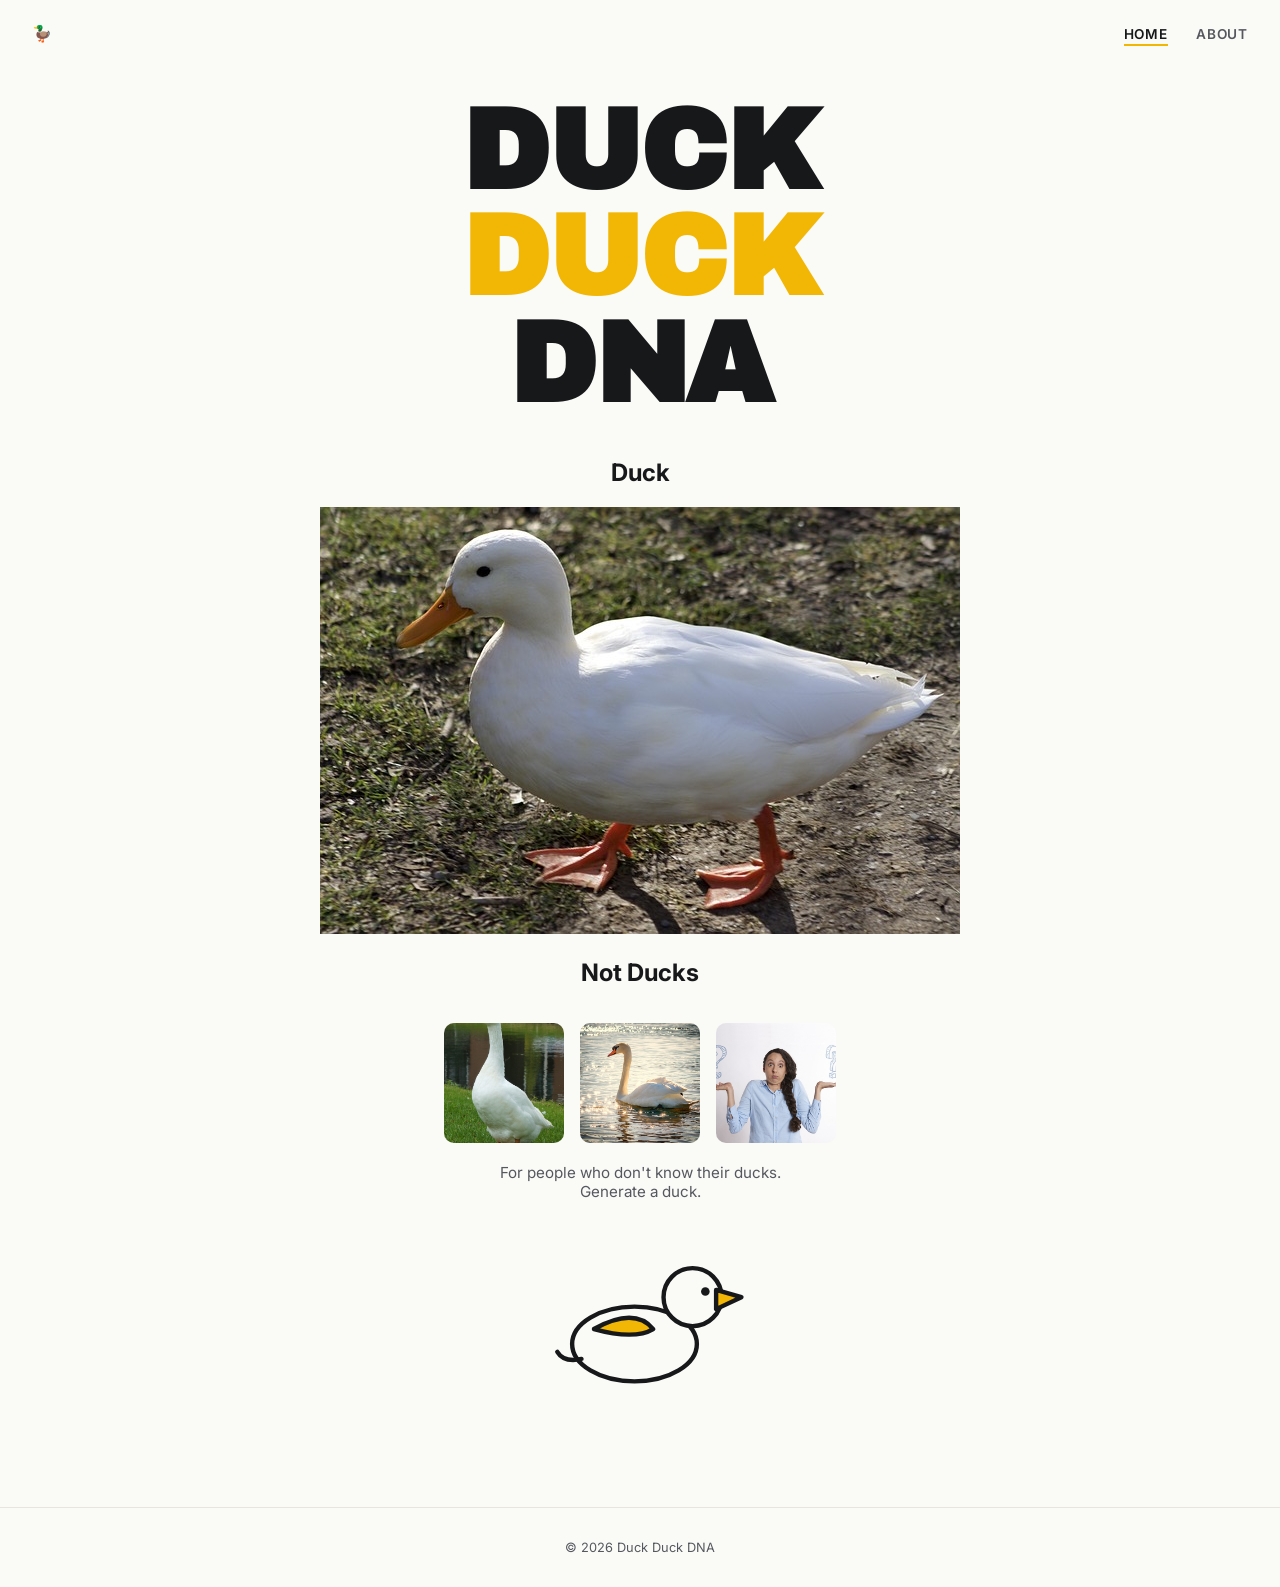
==== index.html @ 5f90cb68 "Update index.html" ====
<!DOCTYPE html>
<html lang="en">
<head>
<meta charset="UTF-8">
<meta name="viewport" content="width=device-width, initial-scale=1.0">
<title>Duck Duck DNA</title>
<link rel="preconnect" href="https://fonts.googleapis.com">
<link href="https://fonts.googleapis.com/css2?family=Archivo+Black&family=Inter:wght@400;600&display=swap" rel="stylesheet">
<link rel="stylesheet" href="css/style.css">
</head>
<body>

<nav class="nav">
  <a class="nav-mark" href="index.html">🦆</a>
  <button class="nav-toggle" id="navToggle" aria-label="Toggle menu" aria-expanded="false">☰</button>
  <ul class="nav-links" id="navLinks">
    <li><a href="index.html" aria-current="page">Home</a></li>
    <li><a href="about.html">About</a></li>
  </ul>
</nav>

<main class="hero">
  <h1 class="hero-title">DUCK<br><span class="accent">DUCK</span><br>DNA</h1>

<br/>
<h2>Duck</h2>
  
 <div class="duckImage">
   <a href="duck.html">
     <img src="/images/duck.jpg" alt="White duck" class="duck-images">
   </a>
</div>

<h2>Not Ducks</h2>

<div class="not-ducks-grid">
  <a href="goose.html">
    <img src="/images/goose.jpg" alt="Goose">
  </a>

  <a href="swan.html">
    <img src="/images/swan.jpg" alt="Swan">
  </a>

  <a href="mystery.html">
    <img src="/images/mystery.jpg" alt="Mystery">
  </a>
</div>

<p class="hero-sub">
  

  <p class="hero-sub">
    For people who don't know their ducks.
  
  <br/>
     
    Generate a duck.
  </p>
  <div class="duck-wrap" id="duckWrap" title="Click for a new duck">
  <!--  <button id="seqBtn" type="button"></button> -->
  </div> 
  
  <p class="hero-sub" id="seqOut" style="font-family: monospace; letter-spacing: 0.15em; min-height: 1.2em;"></p>
</main>

<footer>&copy; <span id="year"></span> Duck Duck DNA</footer>

<script src="js/main.js"></script>
</body>
</html>
---- css/style.css ----
:root {
  --paper: #FAFAF7;
  --ink: #17181A;
  --ink-soft: #55585E;
  --yolk: #F2B705;
  --line: #E7E5DE;
  --font-display: 'Archivo Black', 'Helvetica Neue', Arial, sans-serif;
  --font-body: 'Inter', 'Helvetica Neue', Arial, sans-serif;
}

* { box-sizing: border-box; }

html { scroll-behavior: smooth; }

body {
  margin: 0;
  background: var(--paper);
  color: var(--ink);
  font-family: var(--font-body);
  -webkit-font-smoothing: antialiased;
}

a { color: inherit; }

/* Nav */
.nav {
  display: flex;
  justify-content: space-between;
  align-items: center;
  padding: 1.5rem 2rem;
  font-family: var(--font-body);
  font-weight: 600;
  font-size: 0.85rem;
  letter-spacing: 0.06em;
  text-transform: uppercase;
}

.nav-mark {
  font-family: var(--font-display);
  font-size: 1rem;
  text-decoration: none;
}

.nav-links {
  display: flex;
  gap: 1.75rem;
  list-style: none;
  margin: 0;
  padding: 0;
}

.nav-links a {
  text-decoration: none;
  color: var(--ink-soft);
  border-bottom: 2px solid transparent;
  padding-bottom: 2px;
  transition: color 0.15s ease, border-color 0.15s ease;
}

.nav-links a:hover,
.nav-links a[aria-current="page"] {
  color: var(--ink);
  border-color: var(--yolk);
}

.nav-toggle {
  display: none;
  background: none;
  border: none;
  cursor: pointer;
}

/* Hero (homepage) */
.hero {
  min-height: calc(100vh - 76px);
  display: flex;
  flex-direction: column;
  align-items: center;
  justify-content: center;
  text-align: center;
  padding: 2rem 1.5rem 4rem;
}

.hero-title {
  font-family: var(--font-display);
  font-size: clamp(2.75rem, 10vw, 7rem);
  line-height: 0.95;
  margin: 0;
  letter-spacing: -0.01em;
}

.hero-title .accent {
  color: var(--yolk);
}

/*
.duck-wrap {
  margin: 2.5rem 0 0.5rem;
  cursor: pointer;
}
*/

.duck {
  width: clamp(140px, 22vw, 220px);
  height: auto;
  animation: duck-in 0.25s ease;
}

.duck path,
.duck circle,
.duck ellipse {
  transition: transform 0.4s ease;
  transform-origin: center;
}

.duck:hover .duck-wing {
  transform: rotate(-8deg) translateY(-2px);
}

@keyframes duck-in {
  from { opacity: 0; transform: scale(0.94); }
  to { opacity: 1; transform: scale(1); }
}

.duckImage {
    display: block;
    max-width: 100%;
    height: auto;
}

.hero-sub {
  font-size: 0.95rem;
  color: var(--ink-soft);
  max-width: 30ch;
  margin: 0;
}

.hero-sub button {
  background: none;
  border: none;
  font: inherit;
  color: var(--ink);
  text-decoration: underline;
  text-decoration-color: var(--yolk);
  text-decoration-thickness: 2px;
  cursor: pointer;
  padding: 0;
}

/* Generic page layout */
.page {
  max-width: 720px;
  margin: 0 auto;
  padding: 3rem 1.5rem 6rem;
}

.page h1 {
  font-family: var(--font-display);
  font-size: clamp(2rem, 5vw, 3rem);
  margin-bottom: 0.25rem;
}

.page .kicker {
  text-transform: uppercase;
  letter-spacing: 0.08em;
  font-size: 0.8rem;
  color: var(--ink-soft);
  font-weight: 600;
}

.page p {
  line-height: 1.7;
  color: var(--ink-soft);
}

footer {
  text-align: center;
  padding: 2rem;
  font-size: 0.8rem;
  color: var(--ink-soft);
  border-top: 1px solid var(--line);
}

@media (max-width: 640px) {
  .nav-toggle { display: block; }
  .nav-links {
    position: fixed;
    inset: 0 0 auto 0;
    background: var(--paper);
    flex-direction: column;
    padding: 5rem 2rem 2rem;
    gap: 1.5rem;
    font-size: 1.1rem;
    transform: translateY(-110%);
    transition: transform 0.25s ease;
  }
  .nav-links.open { transform: translateY(0); }
}

@media (prefers-reduced-motion: reduce) {
  * { transition: none !important; scroll-behavior: auto !important; }
}

#wiki-summary {
    border: 1px solid #ccc;
    border-radius: 8px;
    padding: 20px;
    max-width: 700px;
    background: #fafafa;
}

#wiki-summary img {
    float: right;
    margin-left: 20px;
    border-radius: 6px;
}

#wiki-summary::after {
    content: "";
    display: block;
    clear: both;
}


.not-ducks-grid {
  display: flex;
  justify-content: center;
  gap: 1rem;
  margin: 1rem auto;
}

.not-ducks-grid img {
  width: 120px;
  height: 120px;
  object-fit: cover;
  aspect-ratio: 1 / 1;
  border-radius: 10px;
}


/* Responsive mobile layout */
@media (max-width: 700px) {
  .not-ducks-grid {
    grid-template-columns: 1fr;
  }
}
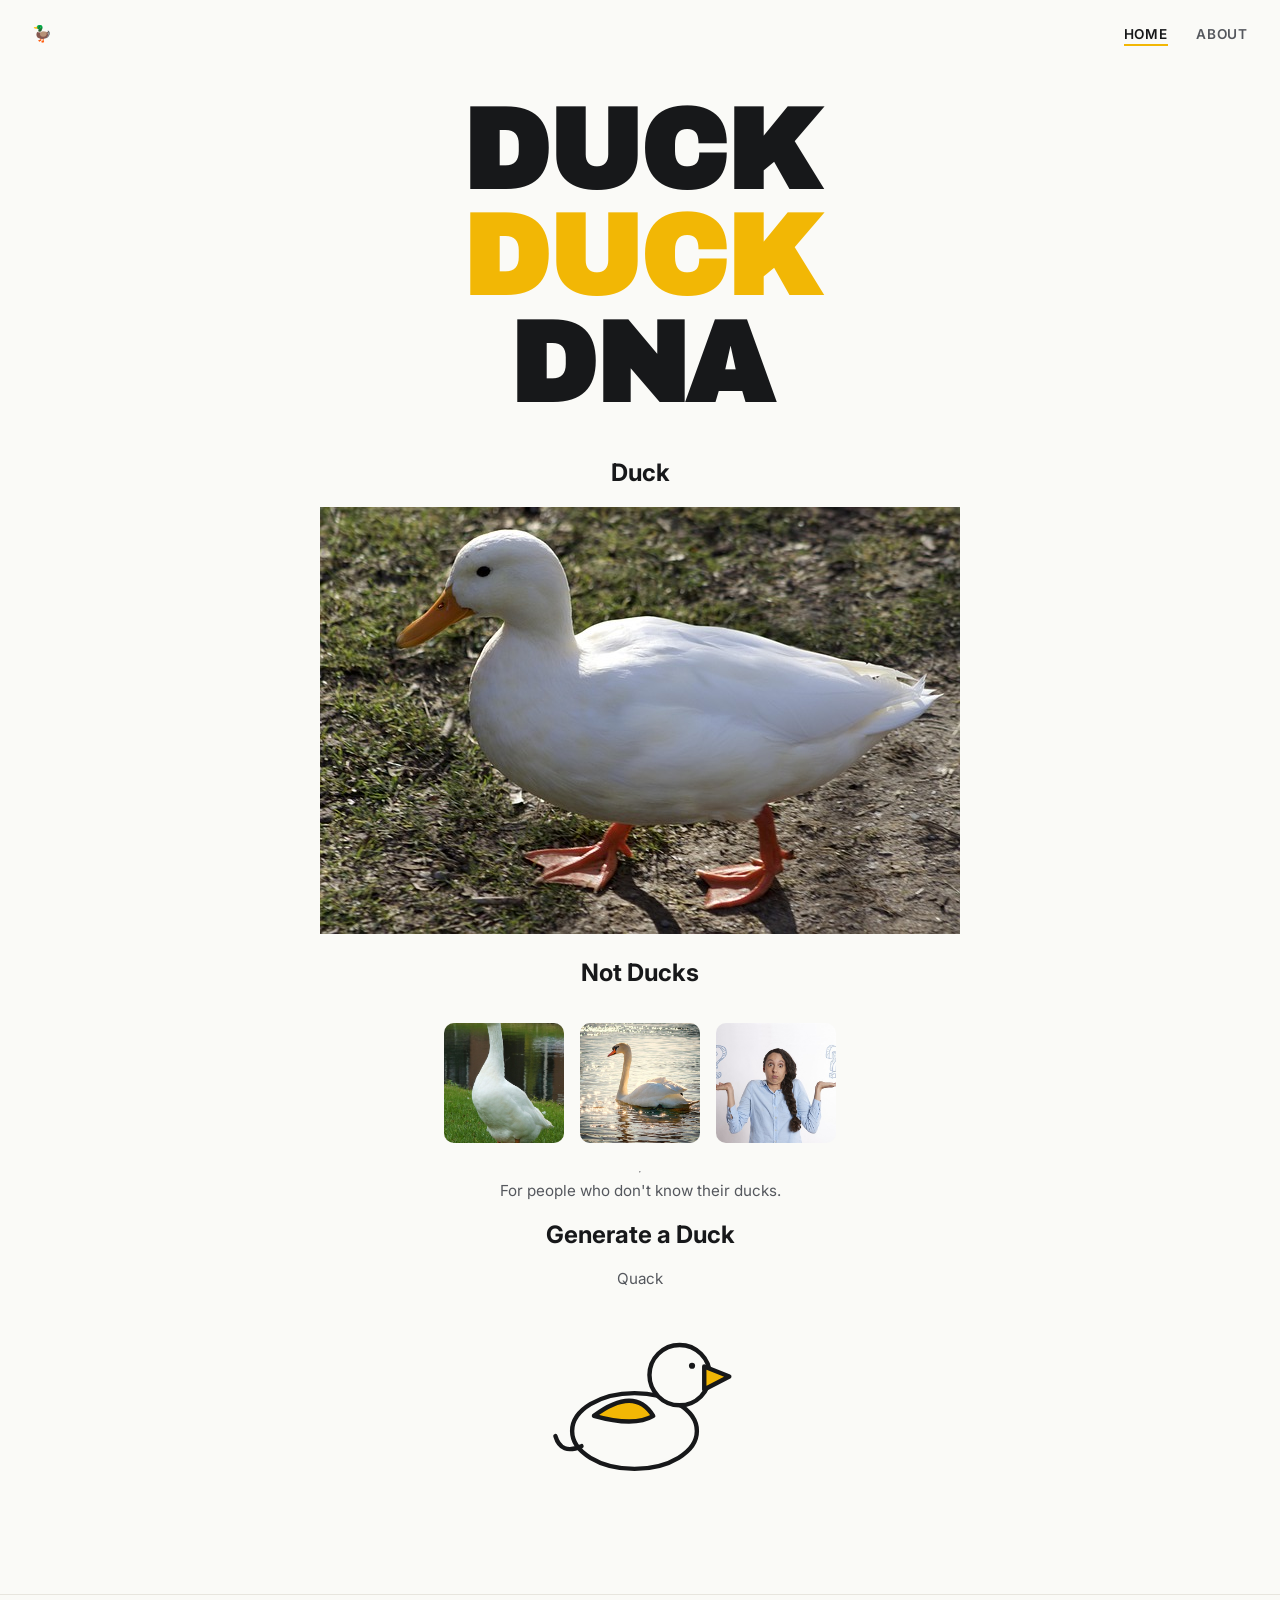
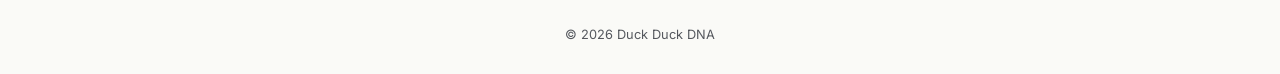
==== commit 9e2e5dfb: "Update index.html" ====
--- a/index.html
+++ b/index.html
@@ -25,9 +25,9 @@
 <br/>
 <h2>Duck</h2>
   
- <div class="duckImage">
+ <div class="duck-image">
    <a href="duck.html">
-     <img src="/images/duck.jpg" alt="White duck" class="duck-images">
+     <img src="/images/duck.jpg" alt="White duck" class="duck-photos">
    </a>
 </div>
 
@@ -46,19 +46,21 @@
     <img src="/images/mystery.jpg" alt="Mystery">
   </a>
 </div>
+<hr>
+  
+<p class="hero-sub">
+  For people who don't know their ducks.
+</p>
+
+<h2>Generate a Duck</h2>
 
 <p class="hero-sub">
+  Quack
+</p>
   
 
-  <p class="hero-sub">
-    For people who don't know their ducks.
   
-  <br/>
-     
-    Generate a duck.
-  </p>
   <div class="duck-wrap" id="duckWrap" title="Click for a new duck">
-  <!--  <button id="seqBtn" type="button"></button> -->
   </div> 
   
   <p class="hero-sub" id="seqOut" style="font-family: monospace; letter-spacing: 0.15em; min-height: 1.2em;"></p>
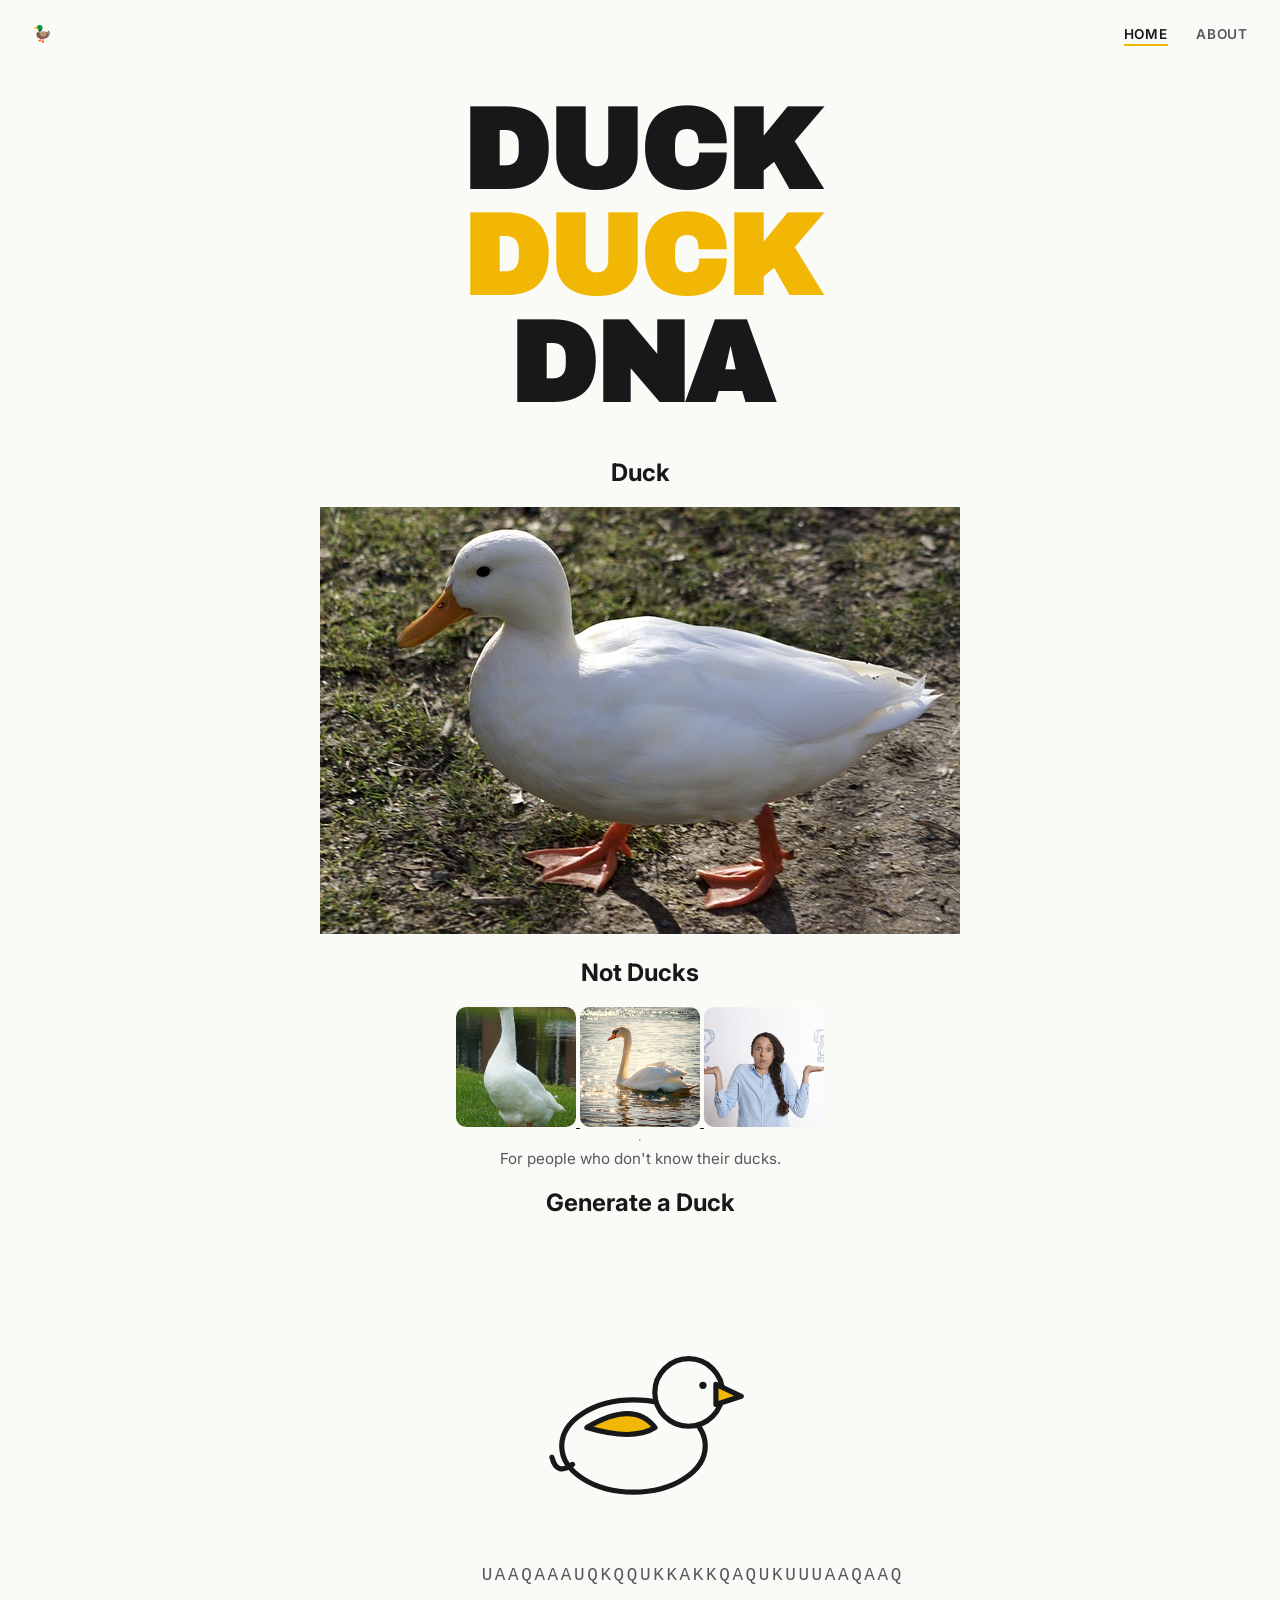
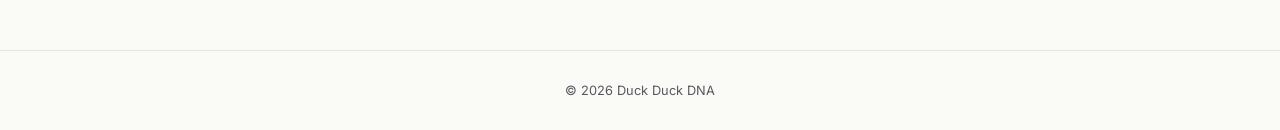
==== commit 4e53d743: "Update index.html" ====
--- a/index.html
+++ b/index.html
@@ -54,9 +54,9 @@
 
 <h2>Generate a Duck</h2>
 
-<p class="hero-sub">
-  Quack
-</p>
+<!--<p class="hero-sub">
+Quack
+</p>-->
   
 
   
--- a/css/style.css
+++ b/css/style.css
@@ -93,15 +93,21 @@
   color: var(--yolk);
 }
 
-/*
 .duck-wrap {
   margin: 2.5rem 0 0.5rem;
   cursor: pointer;
 }
-*/
+
+.duck-wrap svg {
+    transition: transform .15s ease;
+}
+
+.duck-wrap:hover svg {
+    transform: scale(1.05);
+}
 
 .duck {
-  width: clamp(140px, 22vw, 220px);
+  width:clamp(180px,24vw,260px);
   height: auto;
   animation: duck-in 0.25s ease;
 }
@@ -122,7 +128,7 @@
   to { opacity: 1; transform: scale(1); }
 }
 
-.duckImage {
+.duck-photo {
     display: block;
     max-width: 100%;
     height: auto;
@@ -222,11 +228,13 @@
 }
 
 
-.not-ducks-grid {
-  display: flex;
-  justify-content: center;
-  gap: 1rem;
-  margin: 1rem auto;
+@media (max-width:700px){
+
+.not-ducks-grid{
+    flex-direction:column;
+    align-items:center;
+}
+
 }
 
 .not-ducks-grid img {
@@ -244,3 +252,11 @@
     grid-template-columns: 1fr;
   }
 }
+
+
+#seqOut{
+    margin-top:1rem;
+    font-family:monospace;
+    font-size:1.1rem;
+    letter-spacing:.2em;
+}
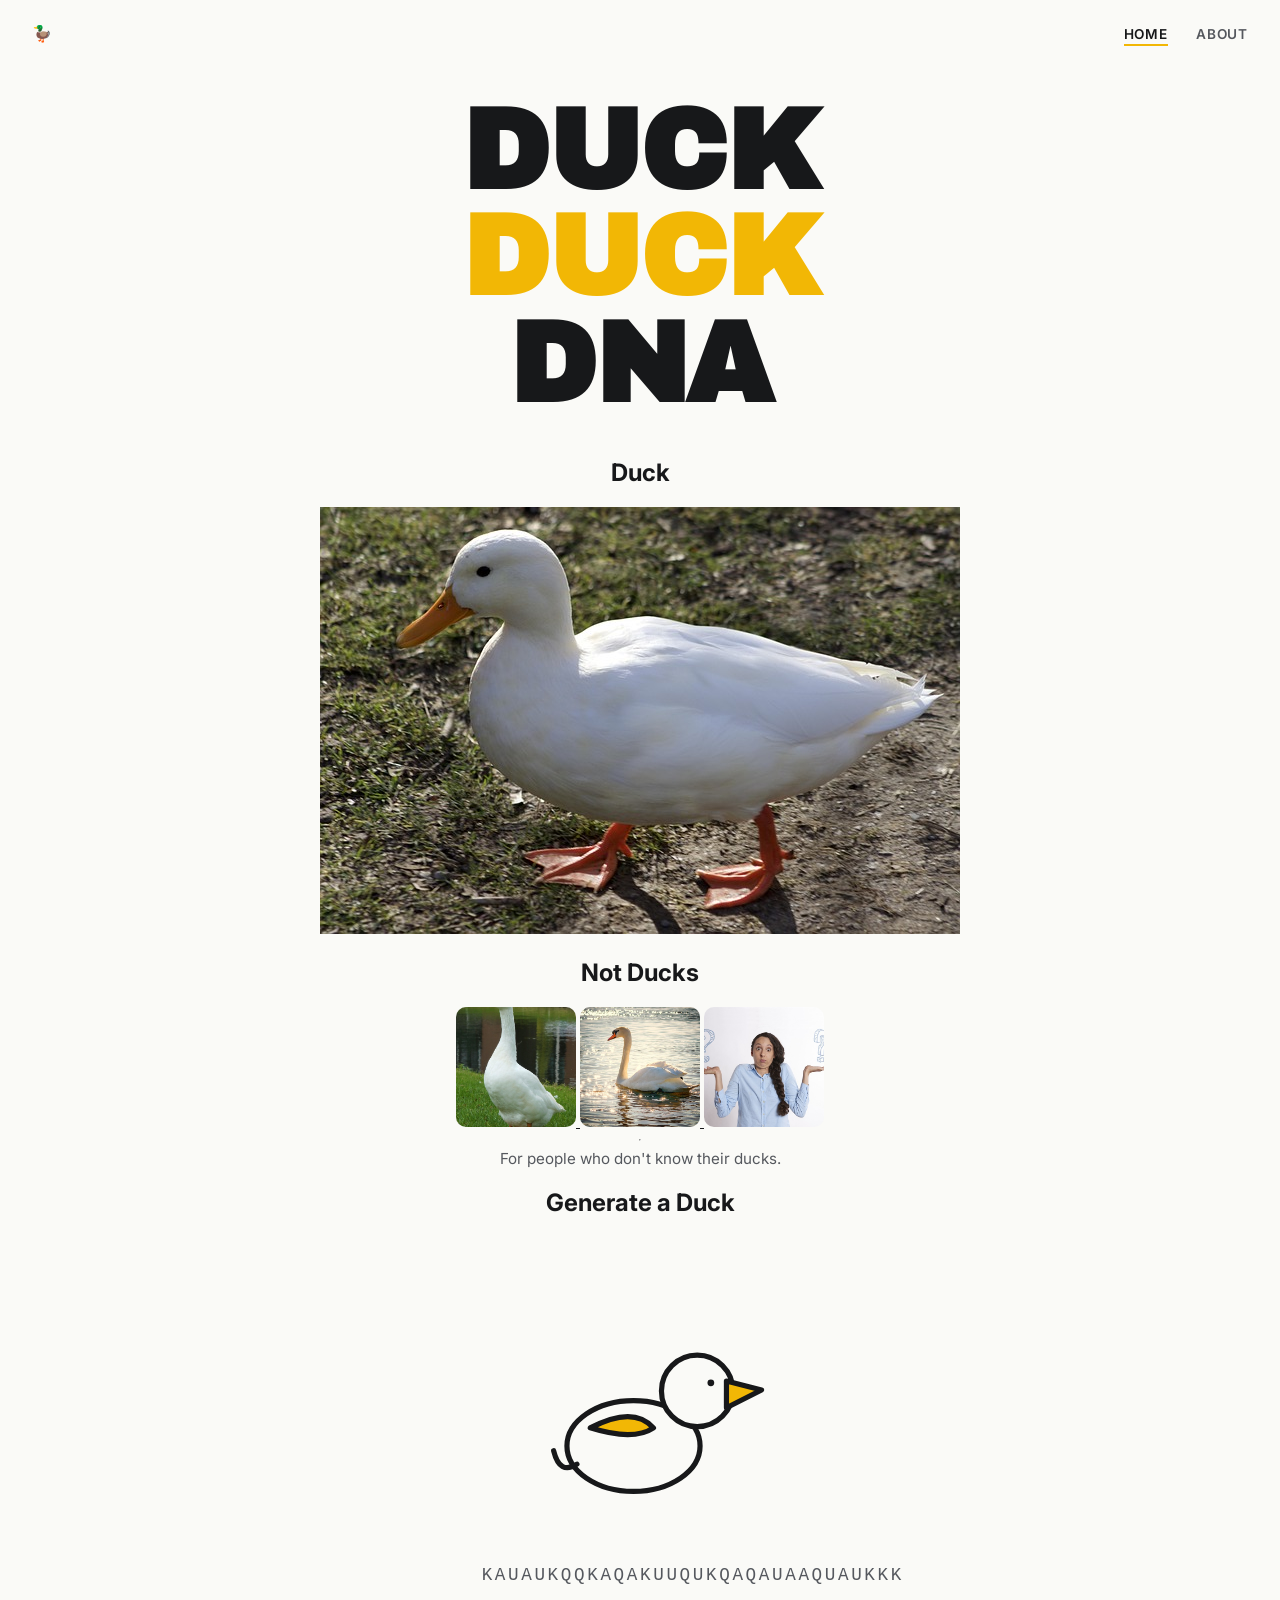
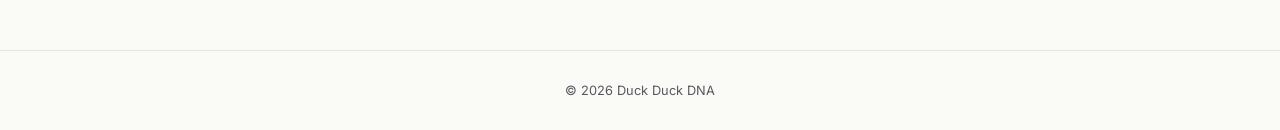
==== commit 3773616e: "Update index.html" ====
--- a/index.html
+++ b/index.html
@@ -46,20 +46,14 @@
     <img src="/images/mystery.jpg" alt="Mystery">
   </a>
 </div>
+  
 <hr>
   
 <p class="hero-sub">
   For people who don't know their ducks.
 </p>
 
-<h2>Generate a Duck</h2>
-
-<!--<p class="hero-sub">
-Quack
-</p>-->
-  
-
-  
+<h2>Generate a Duck</h2>  
   <div class="duck-wrap" id="duckWrap" title="Click for a new duck">
   </div> 
   
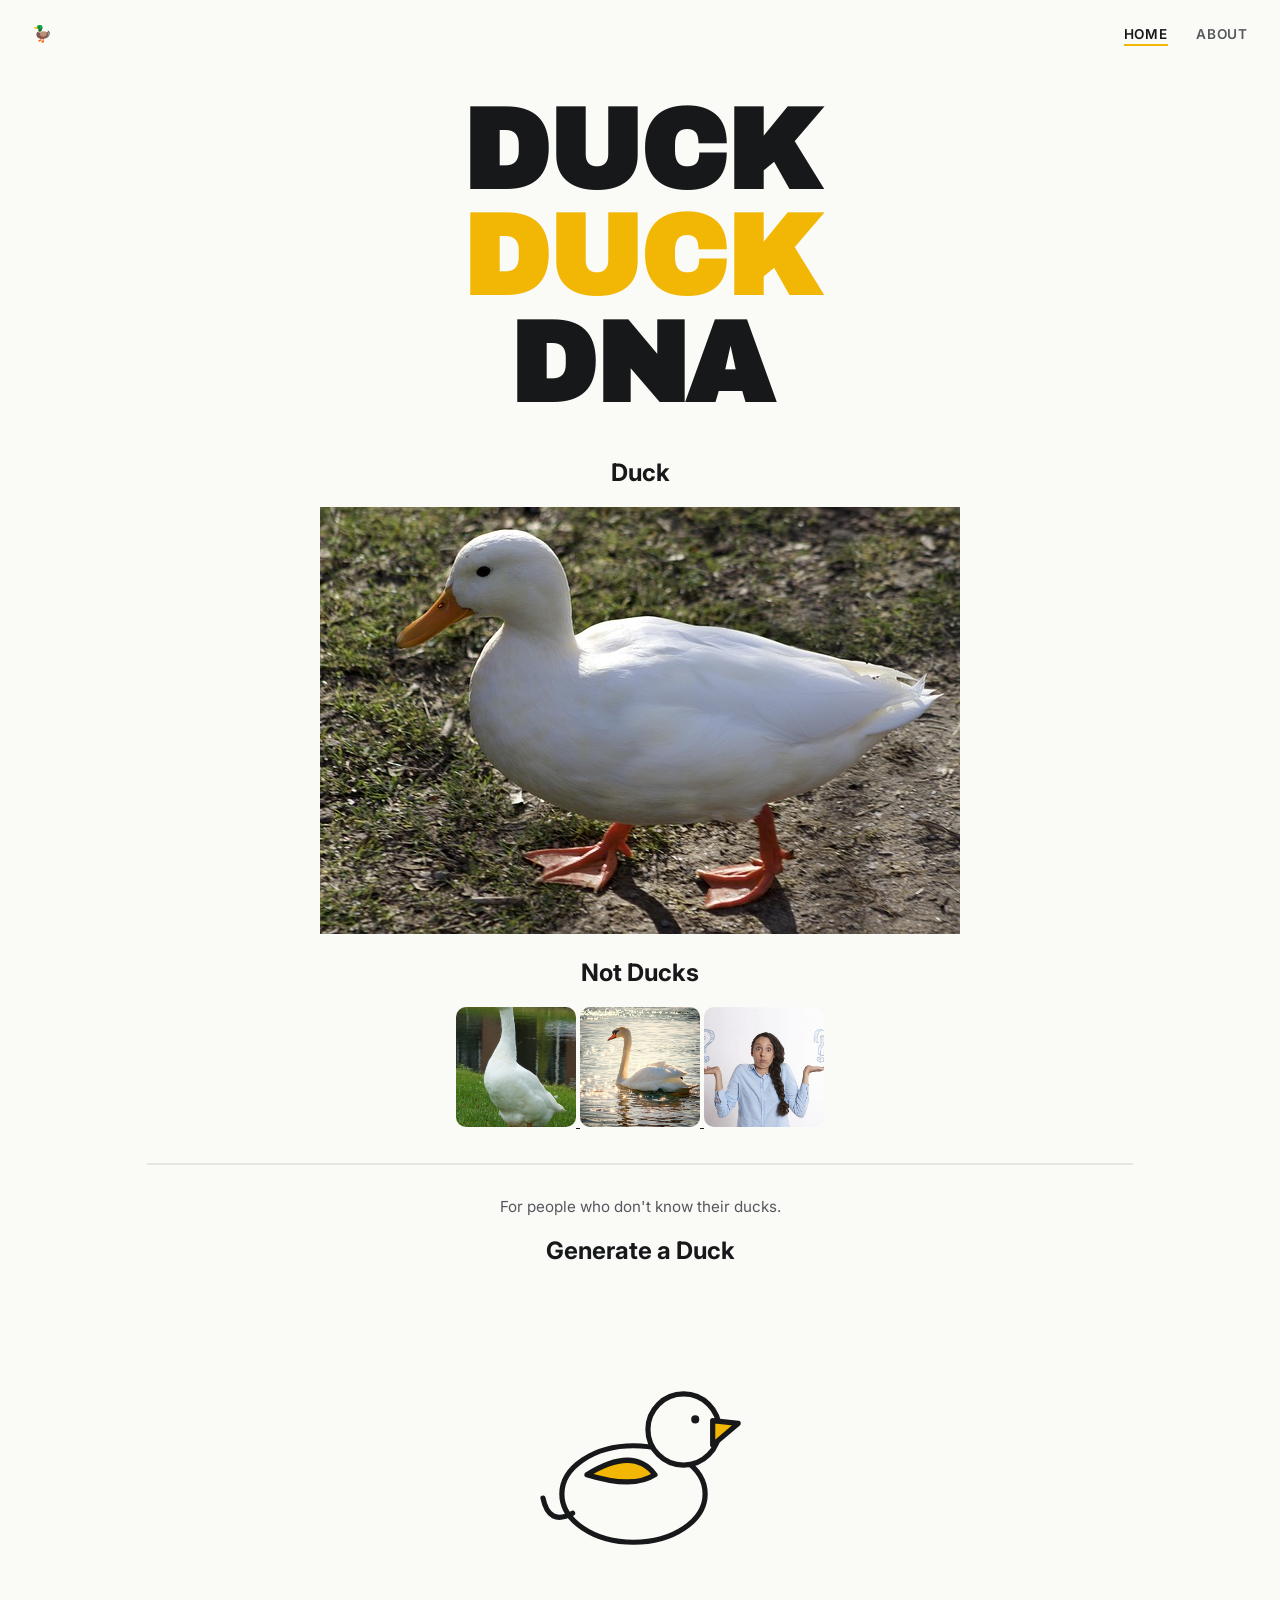
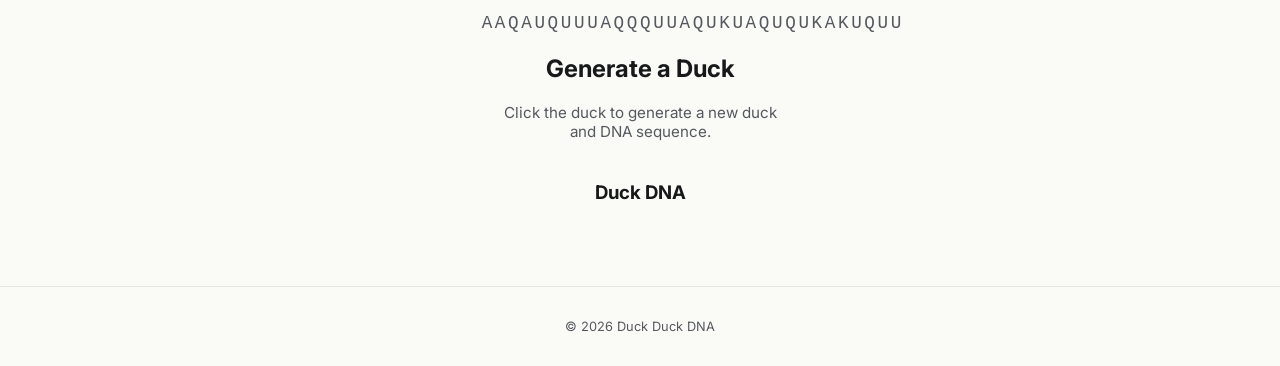
==== commit 0a3cf93e: "Update index.html added duck card" ====
--- a/index.html
+++ b/index.html
@@ -58,6 +58,24 @@
   </div> 
   
   <p class="hero-sub" id="seqOut" style="font-family: monospace; letter-spacing: 0.15em; min-height: 1.2em;"></p>
+<div class="duck-generator-card">
+
+  <h2>Generate a Duck</h2>
+
+  <p class="hero-sub">
+    Click the duck to generate a new duck and DNA sequence.
+  </p>
+
+  <div class="duck-wrap" id="duckWrap" title="Click for a new duck">
+  </div>
+
+  <div class="dna-display">
+    <h3>Duck DNA</h3>
+    <p id="seqOut"></p>
+  </div>
+
+</div>
+
 </main>
 
 <footer>&copy; <span id="year"></span> Duck Duck DNA</footer>
--- a/css/style.css
+++ b/css/style.css
@@ -258,5 +258,13 @@
     margin-top:1rem;
     font-family:monospace;
     font-size:1.1rem;
+    text-align: center;
     letter-spacing:.2em;
 }
+
+hr {
+  width: 80%;
+  border: 0;
+  border-top: 2px solid var(--line);
+  margin: 2rem auto;
+}
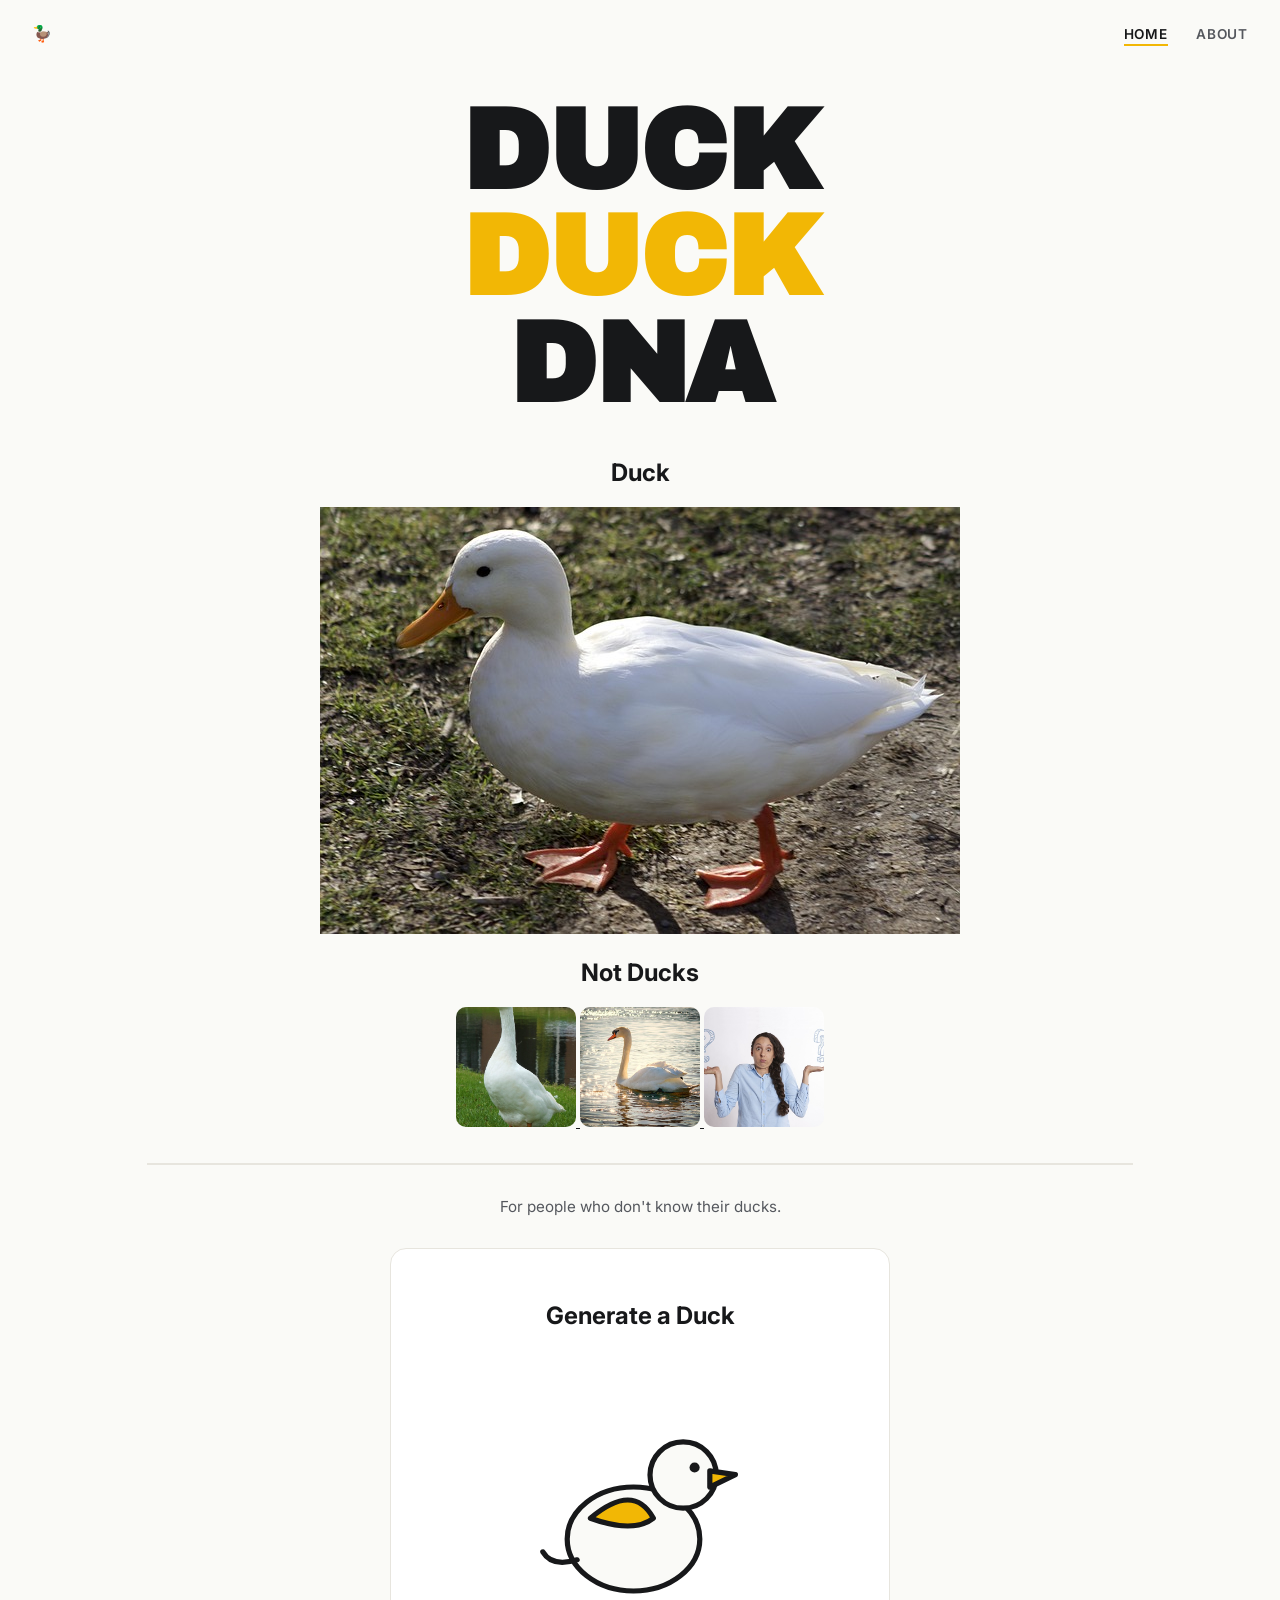
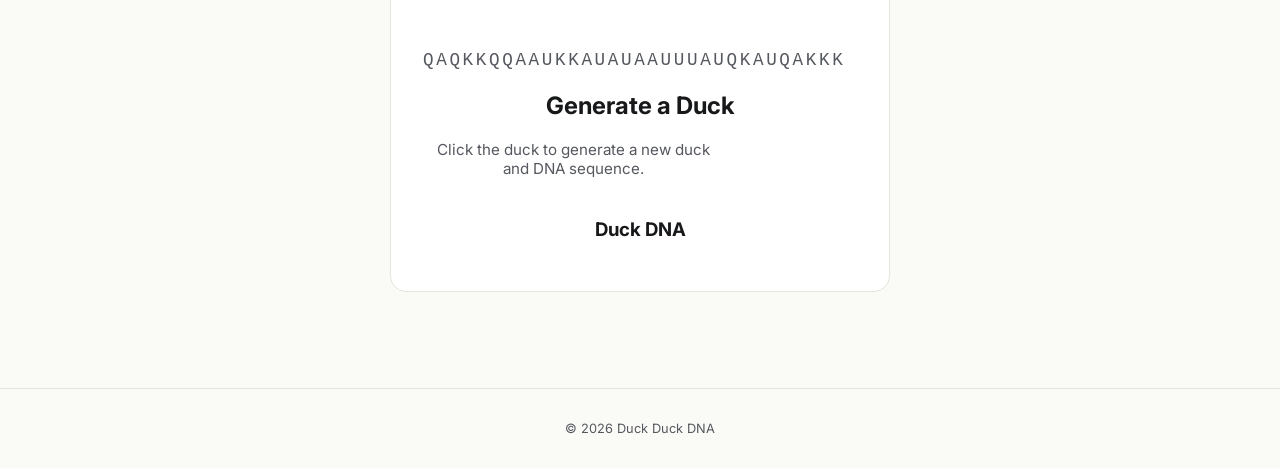
==== commit 33504507: "Update index.html" ====
--- a/index.html
+++ b/index.html
@@ -53,12 +53,14 @@
   For people who don't know their ducks.
 </p>
 
+  
+<div class="duck-generator-card">
 <h2>Generate a Duck</h2>  
   <div class="duck-wrap" id="duckWrap" title="Click for a new duck">
-  </div> 
+  </div>
   
   <p class="hero-sub" id="seqOut" style="font-family: monospace; letter-spacing: 0.15em; min-height: 1.2em;"></p>
-<div class="duck-generator-card">
+
 
   <h2>Generate a Duck</h2>
 
--- a/css/style.css
+++ b/css/style.css
@@ -268,3 +268,13 @@
   border-top: 2px solid var(--line);
   margin: 2rem auto;
 }
+
+.duck-generator-card {
+  width: min(90%, 500px);
+  margin: 2rem auto;
+  padding: 2rem;
+  border: 1px solid var(--line);
+  border-radius: 16px;
+  background: white;
+  text-align: center;
+}
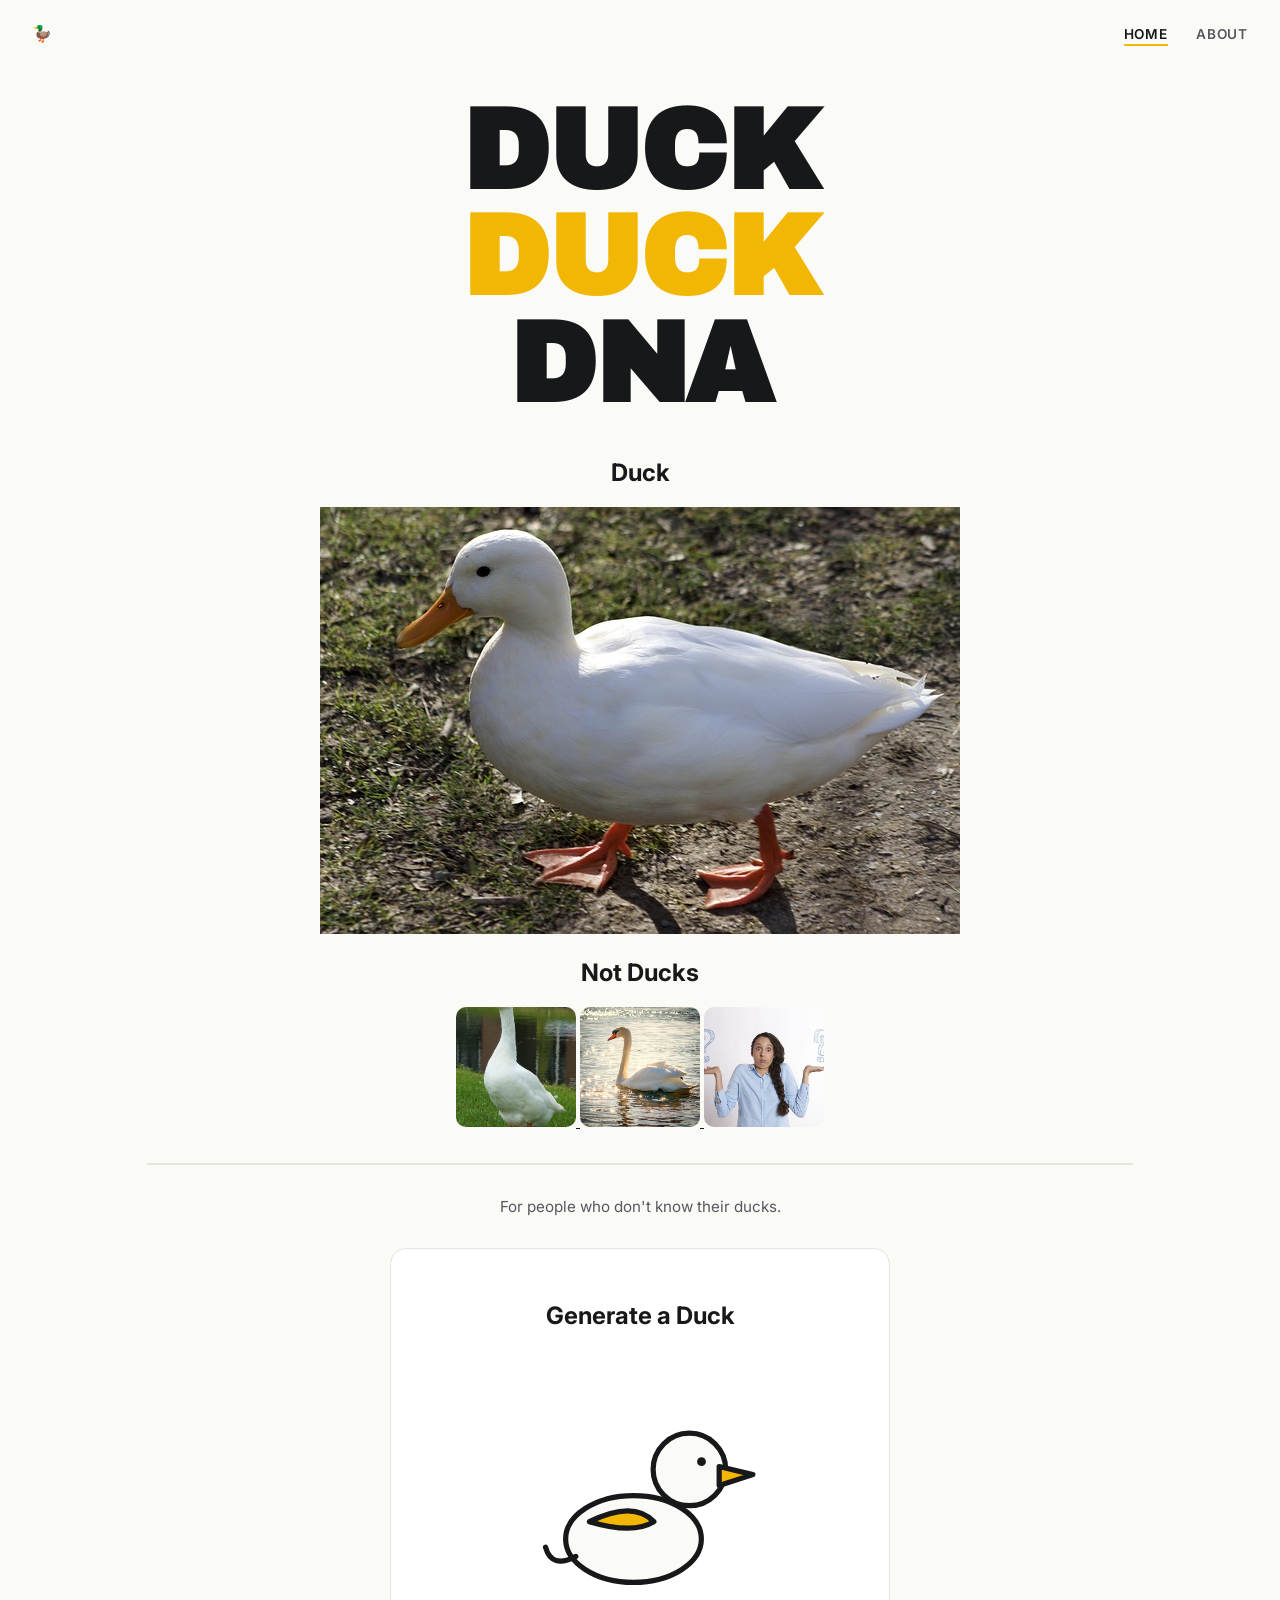
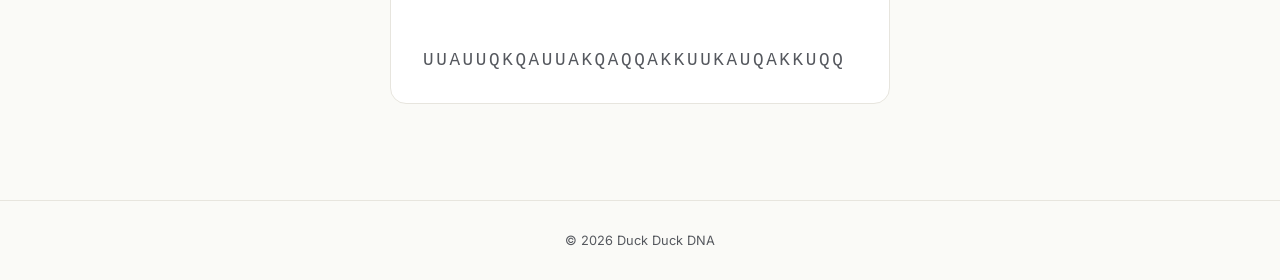
==== commit ba887494: "Update index.html" ====
--- a/index.html
+++ b/index.html
@@ -59,22 +59,7 @@
   <div class="duck-wrap" id="duckWrap" title="Click for a new duck">
   </div>
   
-  <p class="hero-sub" id="seqOut" style="font-family: monospace; letter-spacing: 0.15em; min-height: 1.2em;"></p>
-
-
-  <h2>Generate a Duck</h2>
-
-  <p class="hero-sub">
-    Click the duck to generate a new duck and DNA sequence.
-  </p>
-
-  <div class="duck-wrap" id="duckWrap" title="Click for a new duck">
-  </div>
-
-  <div class="dna-display">
-    <h3>Duck DNA</h3>
-    <p id="seqOut"></p>
-  </div>
+  <p class="hero-sub" id="seqOut" style="font-family: monospace; letter-spacing: 0.15em; min-height: 1.2em;"></p> 
 
 </div>
 
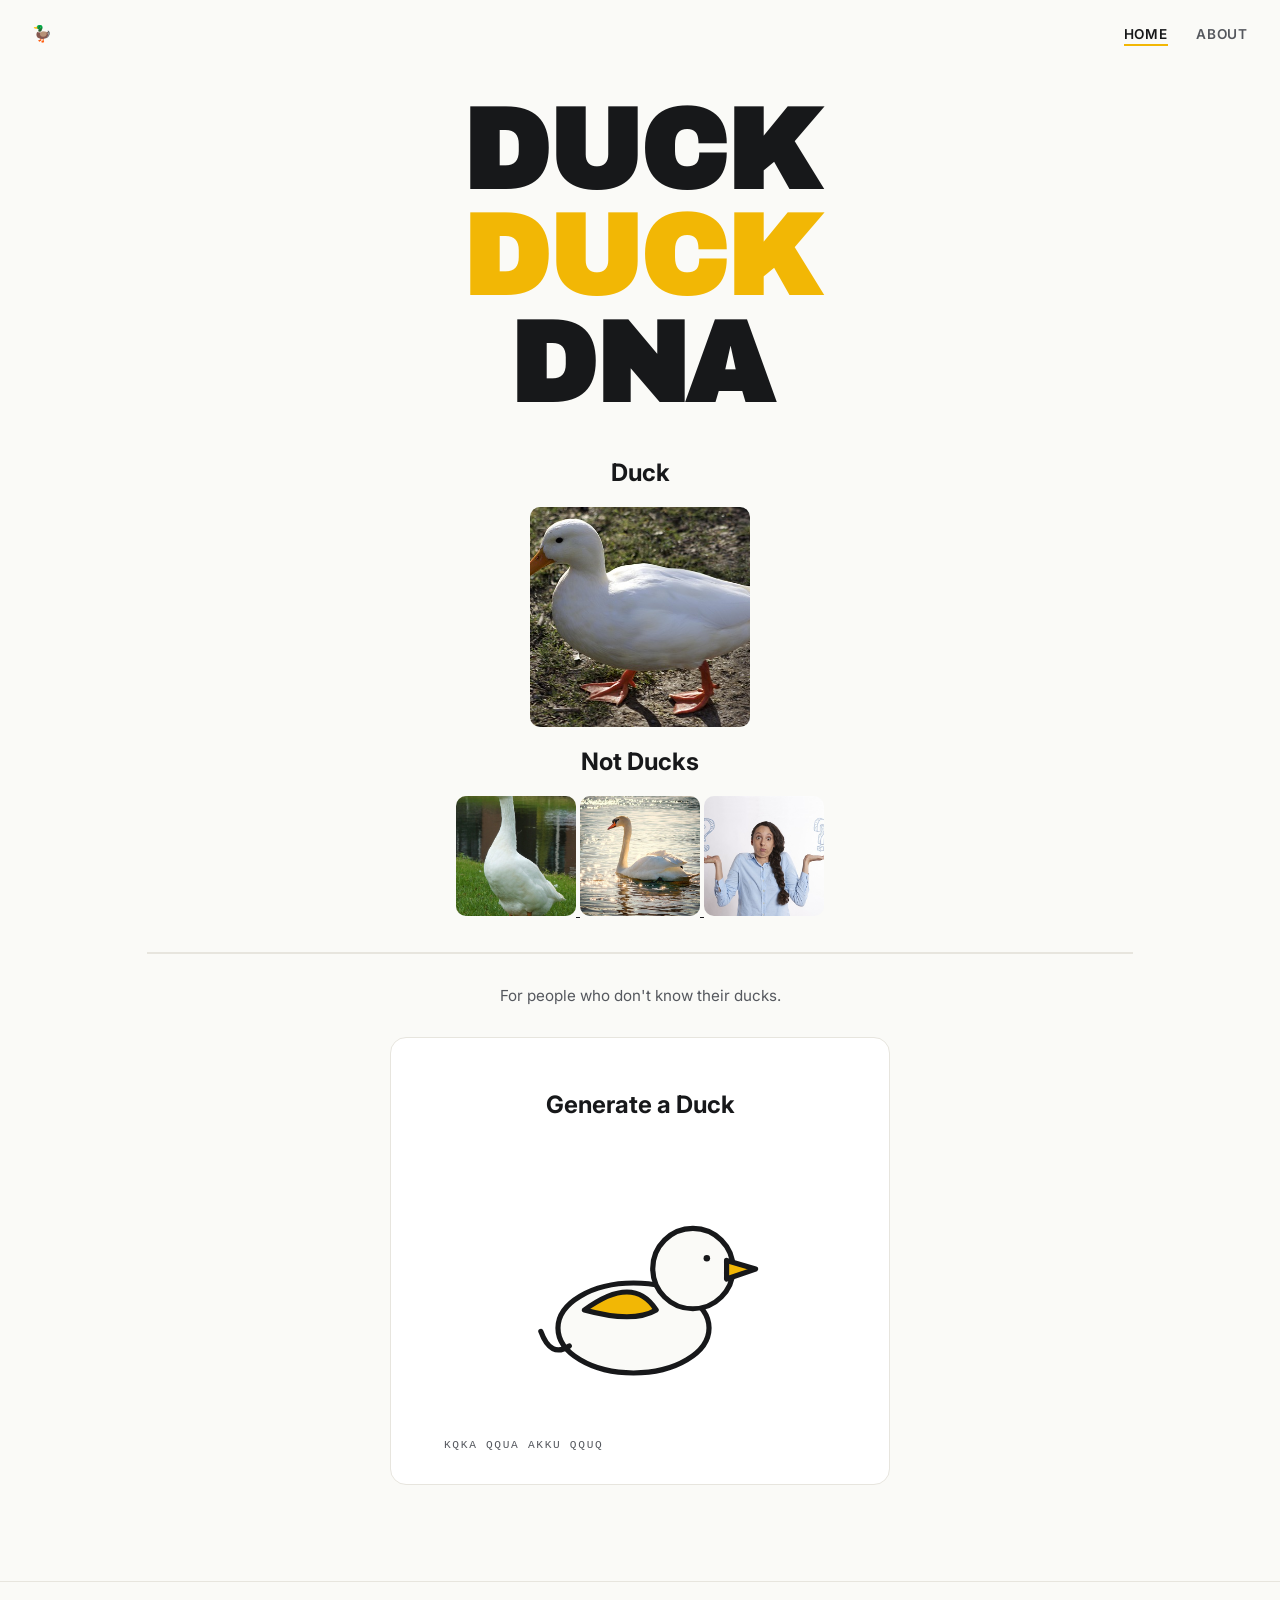
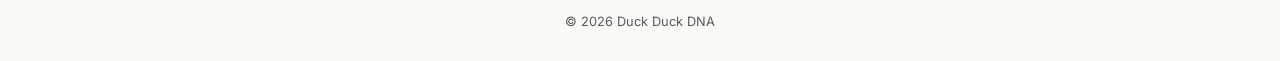
==== commit 531ea735: "Update index.html" ====
--- a/index.html
+++ b/index.html
@@ -27,7 +27,7 @@
   
  <div class="duck-image">
    <a href="duck.html">
-     <img src="/images/duck.jpg" alt="White duck" class="duck-photos">
+     <img src="/images/duck.jpg" alt="White duck" class="duck-photo">
    </a>
 </div>
 
--- a/css/style.css
+++ b/css/style.css
@@ -257,7 +257,7 @@
 #seqOut{
     margin-top:1rem;
     font-family:monospace;
-    font-size:1.1rem;
+    font-size:0.7rem;
     text-align: center;
     letter-spacing:.2em;
 }
@@ -278,3 +278,13 @@
   background: white;
   text-align: center;
 }
+
+.duck-photo,
+.duck-images {
+    width: min(220px, 90vw);
+    aspect-ratio: 1 / 1;
+    object-fit: cover;
+    display: block;
+    margin: 0 auto;
+    border-radius: 10px;
+}
